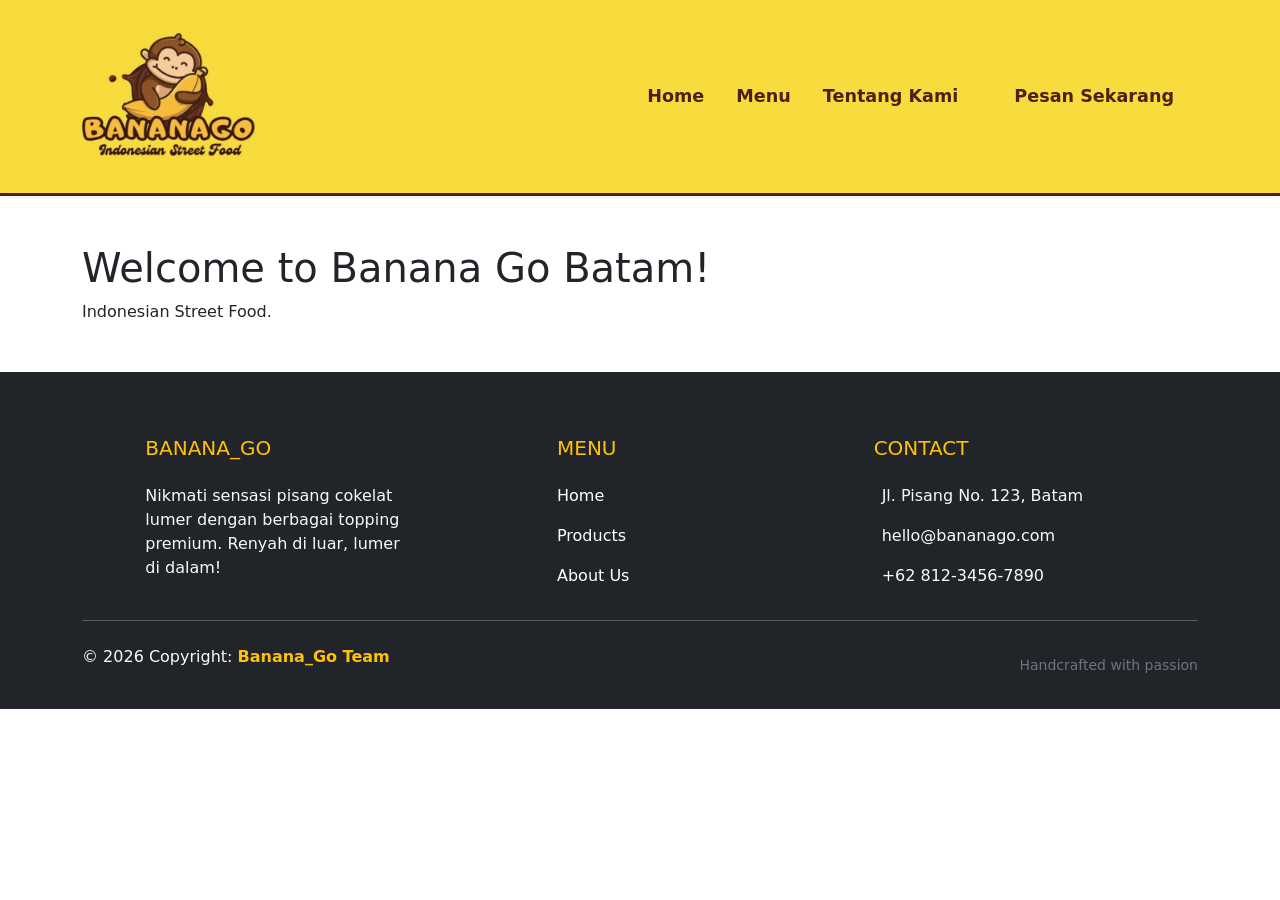
==== index.html @ 3adb047f "Commit Pertama" ====
<!DOCTYPE html>
<html lang="id">
<head>
    <meta charset="UTF-8">
    <meta name="viewport" content="width=device-width, initial-scale=1.0">
    <title>Banana_Go - Pisang Cokelat Lumer</title>
    <link href="https://cdn.jsdelivr.net/npm/bootstrap@5.3.0/dist/css/bootstrap.min.css" rel="stylesheet">
    <link rel="stylesheet" href="assets/css/style.css">
</head>
<body>

    <div id="navbar-placeholder"></div>

    <main class="container my-5">
        <h1>Welcome to Banana Go Batam!</h1>
        <p>Indonesian Street Food.</p>
    </main>

    <div id="footer-placeholder"></div>

    <script src="https://cdn.jsdelivr.net/npm/bootstrap@5.3.0/dist/js/bootstrap.bundle.min.js"></script>
    <script src="assets/js/main.js"></script>
</body>
</html>
---- assets/css/style.css ----
:root {
    --bg-primary: #f8dc3d;
    --text-secondary: #4c2013;
    --accent-third: #f7cb9e;
}

/* Navbar Custom */
.navbar-bananago {
    background-color: var(--bg-primary);
    border-bottom: 3px solid var(--text-secondary); /* Border sedikit lebih tebal */
    padding-top: 1.5rem;    /* Membuat navbar lebih tinggi */
    padding-bottom: 1.5rem;
    transition: all 0.3s ease;
}

/* Logo yang diperbesar */
.navbar-logo {
    height: 135px; /* Ukuran sebelumnya 40px, sekarang 80px */
    width: auto;
    object-fit: contain;
}

.navbar-bananago .nav-link {
    color: var(--text-secondary) !important;
    font-weight: 700;
    font-size: 1.1rem; /* Sedikit lebih besar agar seimbang dengan navbar tinggi */
}

/* Hover effect */
.navbar-bananago .nav-link:hover {
    color: #000 !important;
    background-color: var(--accent-third);
    border-radius: 8px;
}
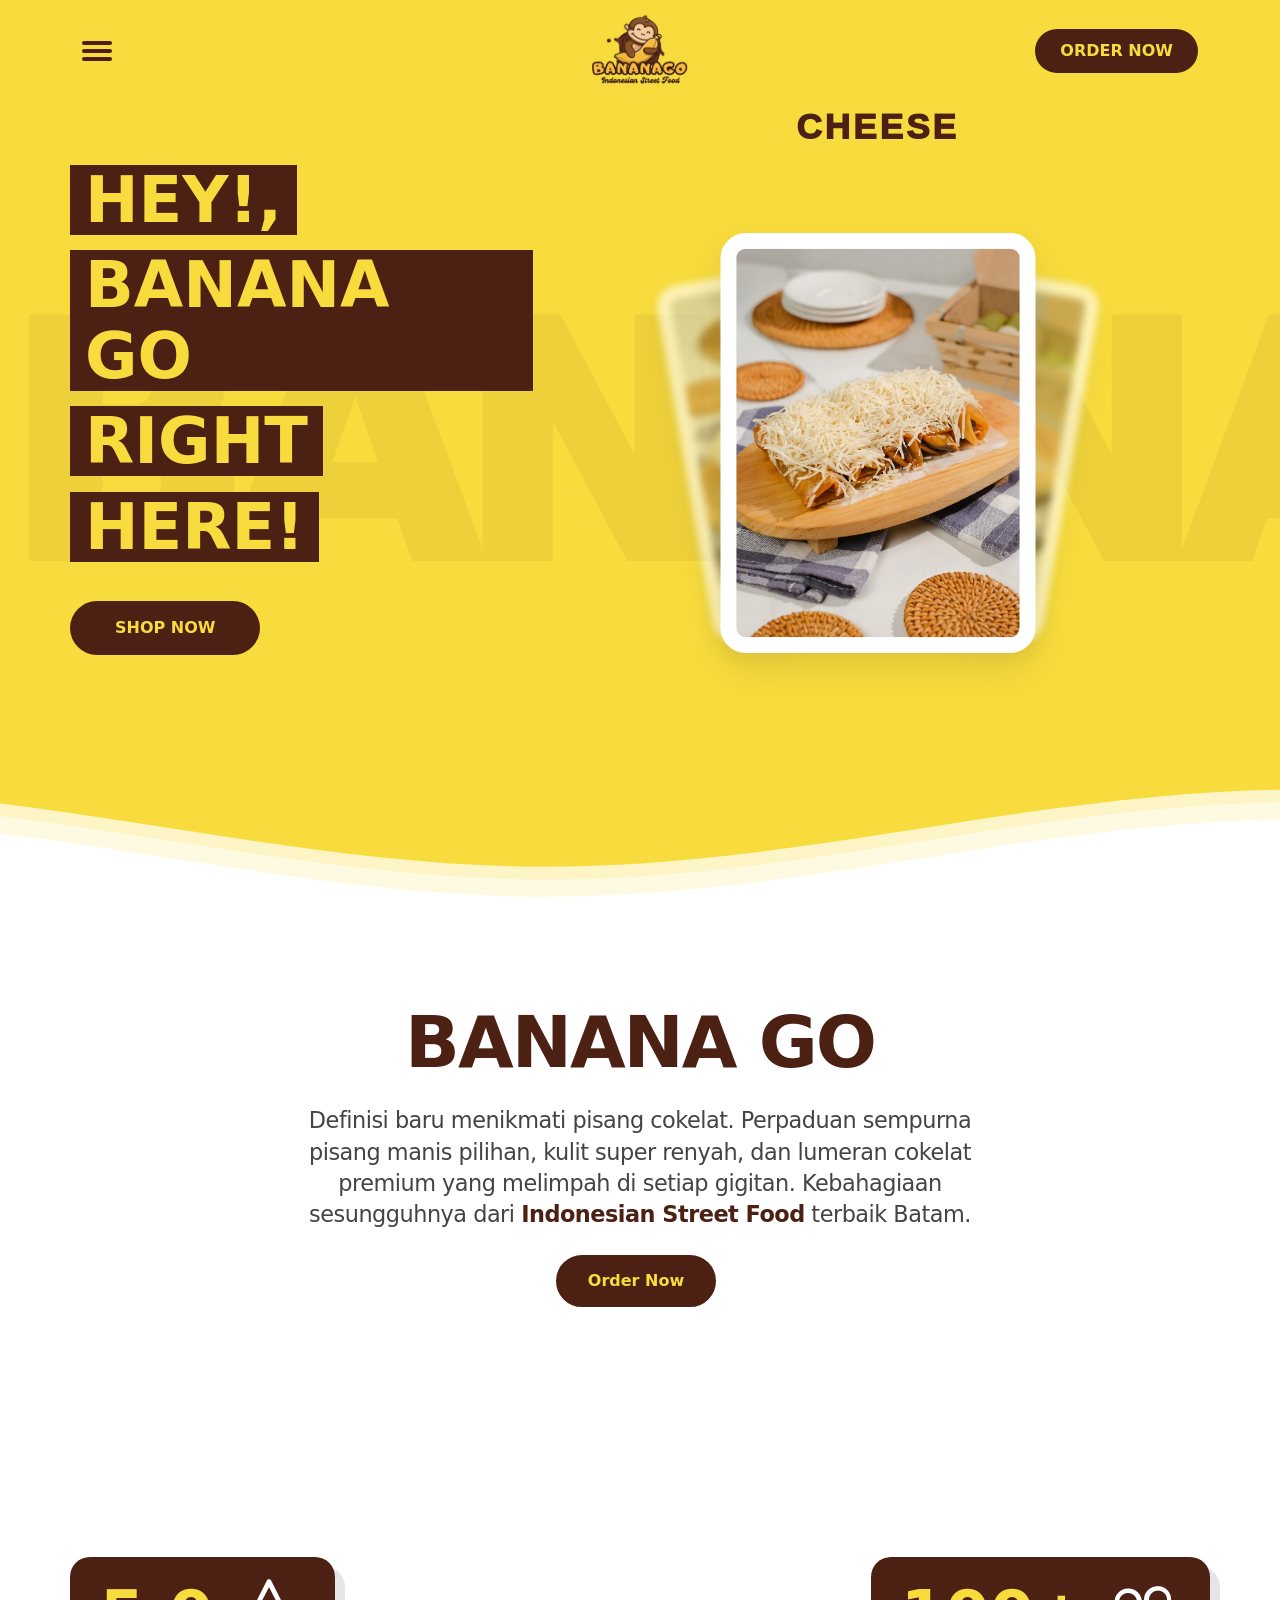
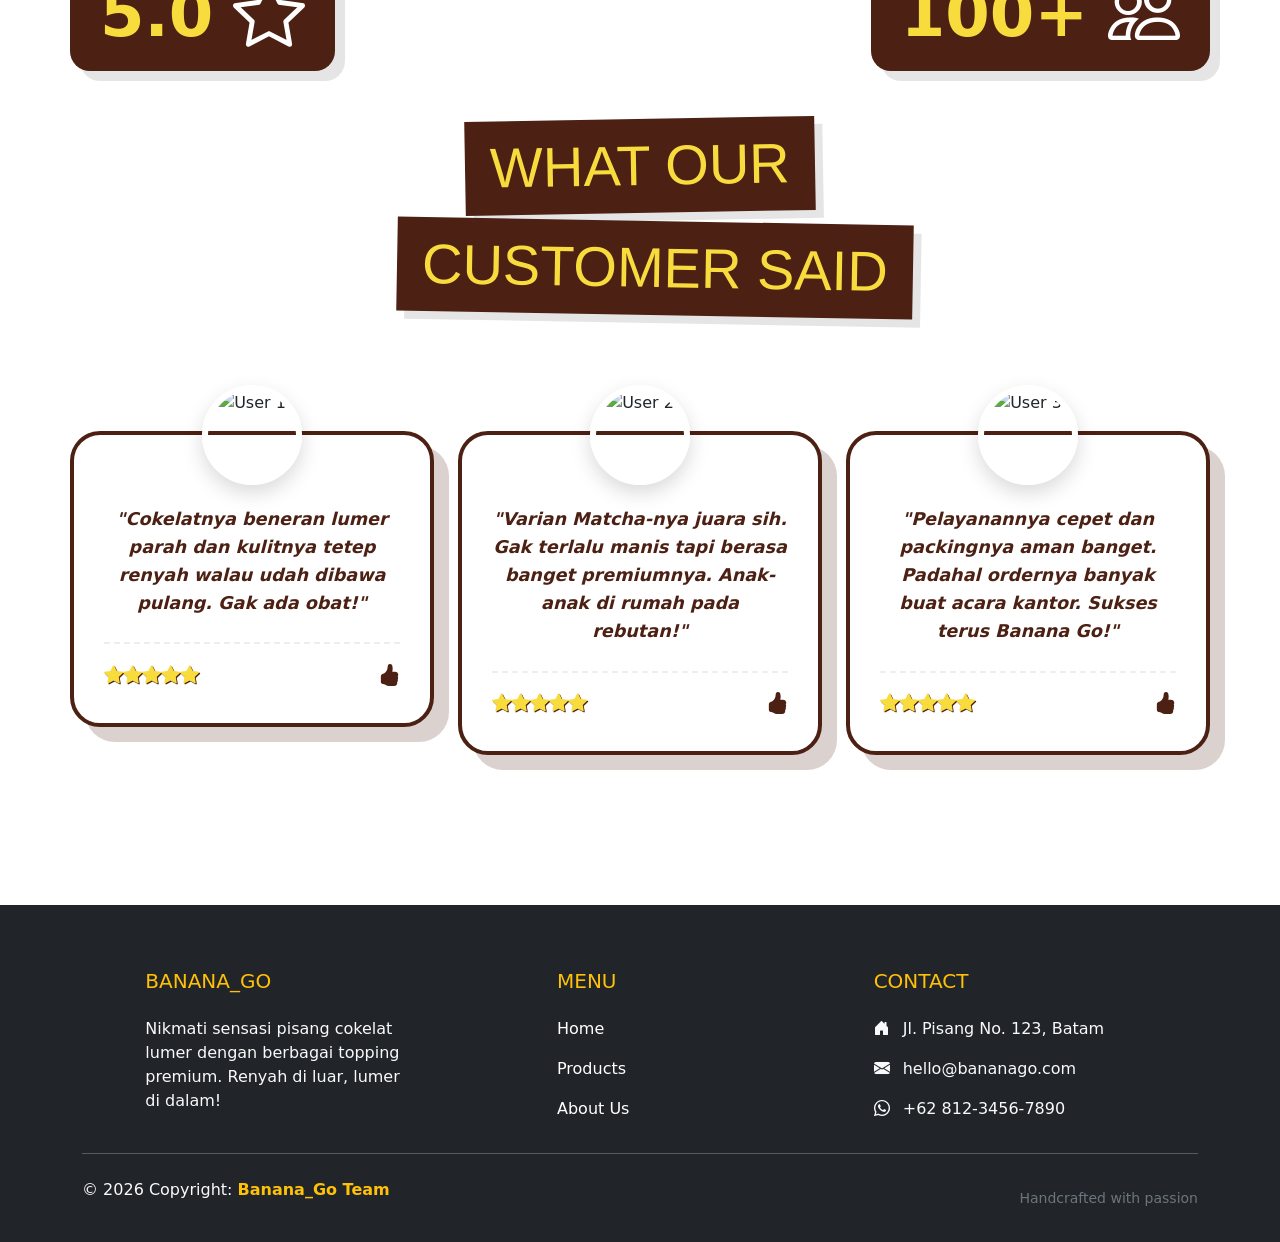
==== commit 1aa87bb5: "Penambahan pada Home dan Navbar" ====
--- a/index.html
+++ b/index.html
@@ -1,24 +1,194 @@
-<!DOCTYPE html>
+<!doctype html>
 <html lang="id">
-<head>
-    <meta charset="UTF-8">
-    <meta name="viewport" content="width=device-width, initial-scale=1.0">
+  <head>
+    <meta charset="UTF-8" />
+    <meta name="viewport" content="width=device-width, initial-scale=1.0" />
     <title>Banana_Go - Pisang Cokelat Lumer</title>
-    <link href="https://cdn.jsdelivr.net/npm/bootstrap@5.3.0/dist/css/bootstrap.min.css" rel="stylesheet">
-    <link rel="stylesheet" href="assets/css/style.css">
-</head>
-<body>
-
+    <link
+      href="https://cdn.jsdelivr.net/npm/bootstrap@5.3.0/dist/css/bootstrap.min.css"
+      rel="stylesheet"
+    />
+    <link rel="stylesheet" href="assets/css/style.css" />
+    <link rel="stylesheet" href="assets/css/home.css" />
+    <link rel="stylesheet" href="https://cdn.jsdelivr.net/npm/bootstrap-icons@1.11.1/font/bootstrap-icons.css">
+    <link rel="stylesheet" href="https://cdn.jsdelivr.net/npm/bootstrap-icons@1.11.3/font/bootstrap-icons.min.css">
+  </head>
+  <body>
     <div id="navbar-placeholder"></div>
 
-    <main class="container my-5">
-        <h1>Welcome to Banana Go Batam!</h1>
-        <p>Indonesian Street Food.</p>
-    </main>
+    <section class="hero-section">
+        <div class="hero-bg-text">BANANAGO</div>
+
+        <div class="container position-relative" style="z-index: 2;">
+            <div class="row align-items-center min-vh-80">
+                
+                <div class="col-lg-5 hero-text-content">
+                    <div class="stagger-wrapper">
+                        <div class="stagger-line"><span>HEY!,</span></div>
+                        <div class="stagger-line"><span>BANANA GO</span></div>
+                        <div class="stagger-line"><span>RIGHT</span></div>
+                        <div class="stagger-line"><span>HERE!</span></div>
+                    </div>
+                    <div class="btn-entrance mt-4">
+                        <a href="#order" class="btn-piscok-lg">Shop Now</a>
+                    </div>
+                </div>
+
+                <div class="col-lg-7">
+                    <div class="product-title-wrapper text-center mb-3">
+                        <h3 id="activeProductTitle" class="active-product-title">Cheese</h3>
+                    </div>
+
+                    <div class="modern-stack-container" id="productPreviewStack">
+                        <div class="floating-card" data-index="0"><img src="assets/img/home/cheese.webp"></div>
+                        <div class="floating-card" data-index="1"><img src="assets/img/home/white_glaze.webp"></div>
+                        <div class="floating-card" data-index="2"><img src="assets/img/home/matcha.webp"></div>
+                        <div class="floating-card" data-index="3"><img src="assets/img/home/chocolate.webp"></div>
+                        <div class="floating-card" data-index="4"><img src="assets/img/home/mix.webp"></div>
+
+                        <div class="stack-pagination">
+                            <button class="btn-page active" data-index="0">1</button>
+                            <button class="btn-page" data-index="1">2</button>
+                            <button class="btn-page" data-index="2">3</button>
+                            <button class="btn-page" data-index="3">4</button>
+                            <button class="btn-page" data-index="4">5</button>
+                        </div>
+                    </div>
+                </div>
+            </div>
+        </div>
+
+        <div class="hero-wave">
+            <svg class="waves" xmlns="http://www.w3.org/2000/svg" xmlns:xlink="http://www.w3.org/1999/xlink"
+            viewBox="0 24 150 28" preserveAspectRatio="none" shape-rendering="auto">
+                <defs>
+                    <path id="gentle-wave" d="M-160 44c30 0 58-18 88-18s 58 18 88 18 58-18 88-18 58 18 88 18 v44h-352z" />
+                </defs>
+                <g class="parallax">
+                    <use xlink:href="#gentle-wave" x="48" y="0" fill="rgba(255,255,255,0.7)" />
+                    <use xlink:href="#gentle-wave" x="48" y="3" fill="rgba(255,255,255,0.5)" />
+                    <use xlink:href="#gentle-wave" x="48" y="7" fill="#fff" />
+                </g>
+            </svg>
+        </div>
+    </section>
+
+    <section id="about-banana" class="about-section">
+        <div class="container">
+            <div class="row justify-content-center text-center">
+                <div class="col-lg-8">
+                    <h2 class="brand-heading">Banana Go</h2>
+                    
+                    <p class="brand-description-marketing">
+                        Definisi baru menikmati pisang cokelat. Perpaduan sempurna pisang manis pilihan, 
+                        kulit super renyah, dan lumeran cokelat premium yang melimpah di setiap gigitan. 
+                        Kebahagiaan sesungguhnya dari <span class="highlight">Indonesian Street Food</span> terbaik Batam.
+                    </p>
+
+                    <div class="mt-4">
+                        <a href="../order.html" class="btn-piscok-md me-2">Order Now</a>
+                    </div>
+                </div>
+            </div>
+        </div>
+    </section>
+
+    <section id="testimonials" class="testimonials-section">
+        <div class="testi-wave-top">
+            <svg xmlns="http://www.w3.org/2000/svg" viewBox="0 0 1440 320" preserveAspectRatio="none">
+                <path fill="#ffffff" d="M0,96L48,112C96,128,192,160,288,160C384,160,480,128,576,122.7C672,117,768,139,864,154.7C960,171,1056,181,1152,165.3C1248,149,1344,107,1392,85.3L1440,64L1440,0L1392,0C1344,0,1248,0,1152,0C1056,0,960,0,864,0C768,0,672,0,576,0C480,0,384,0,288,0C192,0,96,0,48,0L0,0Z"></path>
+            </svg>
+        </div>
+
+        <div class="container testi-container">
+            <div class="row justify-content-center mb-5 g-3">
+                <div class="col-12 col-md-6 d-flex justify-content-center justify-content-md-start">
+                    <div class="stat-block-wrapper">
+                        <div class="stat-content">
+                            <span class="stat-number">5.0</span>
+                            <i class="bi bi-star stat-icon-big"></i>
+                        </div>
+                    </div>
+                </div>
+                <div class="col-12 col-md-6 d-flex justify-content-center justify-content-md-end">
+                    <div class="stat-block-wrapper">
+                        <div class="stat-content">
+                            <span class="stat-number">100+</span>
+                            <i class="bi bi-people stat-icon-big"></i>
+                        </div>
+                    </div>
+                </div>
+            </div>
+
+            <div class="text-center mb-5 d-flex flex-column align-items-center">
+                <div class="testi-block-title">WHAT OUR</div>
+                <div class="testi-block-title">CUSTOMER SAID</div>
+            </div>
+
+            <div class="row g-4 justify-content-center">
+                <div class="col-lg-4 col-md-6">
+                    <div class="testi-card">
+                        <div class="pp-sticker">
+                            <img src="assets/img/home/pp1.webp" alt="User 1">
+                        </div>
+                        <div class="testi-content">
+                            <p>"Cokelatnya beneran lumer parah dan kulitnya tetep renyah walau udah dibawa pulang. Gak ada obat!"</p>
+                        </div>
+                        <div class="testi-footer">
+                            <div class="stars-gold">
+                                <i class="bi bi-star-fill"></i><i class="bi bi-star-fill"></i><i class="bi bi-star-fill"></i><i class="bi bi-star-fill"></i><i class="bi bi-star-fill"></i>
+                            </div>
+                            <div class="thumbs-icon"><i class="bi bi-hand-thumbs-up-fill"></i></div>
+                        </div>
+                    </div>
+                </div>
+
+                <div class="col-lg-4 col-md-6">
+                    <div class="testi-card">
+                        <div class="pp-sticker">
+                            <img src="assets/img/home/pp1.webp" alt="User 2">
+                        </div>
+                        <div class="testi-content">
+                            <p>"Varian Matcha-nya juara sih. Gak terlalu manis tapi berasa banget premiumnya. Anak-anak di rumah pada rebutan!"</p>
+                        </div>
+                        <div class="testi-footer">
+                            <div class="stars-gold">
+                                <i class="bi bi-star-fill"></i><i class="bi bi-star-fill"></i><i class="bi bi-star-fill"></i><i class="bi bi-star-fill"></i><i class="bi bi-star-fill"></i>
+                            </div>
+                            <div class="thumbs-icon"><i class="bi bi-hand-thumbs-up-fill"></i></div>
+                        </div>
+                    </div>
+                </div>
+
+                <div class="col-lg-4 col-md-6">
+                    <div class="testi-card">
+                        <div class="pp-sticker">
+                            <img src="assets/img/home/pp1.webp" alt="User 3">
+                        </div>
+                        <div class="testi-content">
+                            <p>"Pelayanannya cepet dan packingnya aman banget. Padahal ordernya banyak buat acara kantor. Sukses terus Banana Go!"</p>
+                        </div>
+                        <div class="testi-footer">
+                            <div class="stars-gold">
+                                <i class="bi bi-star-fill"></i><i class="bi bi-star-fill"></i><i class="bi bi-star-fill"></i><i class="bi bi-star-fill"></i><i class="bi bi-star-fill"></i>
+                            </div>
+                            <div class="thumbs-icon"><i class="bi bi-hand-thumbs-up-fill"></i></div>
+                        </div>
+                    </div>
+                </div>
+            </div>
+        </div>
+
+        <div class="testi-wave-bottom">
+            <svg xmlns="http://www.w3.org/2000/svg" viewBox="0 0 1440 320" preserveAspectRatio="none">
+                <path fill="#ffffff" d="M0,96L48,112C96,128,192,160,288,160C384,160,480,128,576,122.7C672,117,768,139,864,154.7C960,171,1056,181,1152,165.3C1248,149,1344,107,1392,85.3L1440,64L1440,320L1392,320C1344,320,1248,320,1152,320C1056,320,960,320,864,320C768,320,672,320,576,320C480,320,384,320,288,320C192,320,96,320,48,320L0,320Z"></path>
+            </svg>
+        </div>
+    </section>
 
     <div id="footer-placeholder"></div>
 
     <script src="https://cdn.jsdelivr.net/npm/bootstrap@5.3.0/dist/js/bootstrap.bundle.min.js"></script>
     <script src="assets/js/main.js"></script>
-</body>
-</html>+  </body>
+</html>
--- a/assets/css/style.css
+++ b/assets/css/style.css
@@ -1,34 +1,123 @@
 :root {
-    --bg-primary: #f8dc3d;
-    --text-secondary: #4c2013;
-    --accent-third: #f7cb9e;
+  --bg-primary: #f8dc3d;
+  --text-secondary: #4c2013;
+  --accent-third: #f7cb9e;
 }
 
-/* Navbar Custom */
+@font-face {
+    font-family: 'Super Kidpop';
+    src: url('../fonts/SuperKidpop.ttf') format('truetype');
+    font-weight: normal;
+    font-style: normal;
+    font-display: swap;
+}
+
+/* NAVBAR SECTIONNNN */
 .navbar-bananago {
+    position: absolute; /* Biar dia melayang di atas Hero Section blay */
+    top: 0;
+    left: 0;
+    width: 100%;
+    z-index: 1000;
+    padding: 0.5rem 0;
     background-color: var(--bg-primary);
-    border-bottom: 3px solid var(--text-secondary); /* Border sedikit lebih tebal */
-    padding-top: 1.5rem;    /* Membuat navbar lebih tinggi */
-    padding-bottom: 1.5rem;
     transition: all 0.3s ease;
 }
 
-/* Logo yang diperbesar */
-.navbar-logo {
-    height: 135px; /* Ukuran sebelumnya 40px, sekarang 80px */
-    width: auto;
-    object-fit: contain;
+/* --- State Pas Lagi Nge-Slide Down (Sticky) blay --- */
+.navbar-bananago.is-sticky {
+    position: fixed !important;
+    top: 0;
+    left: 0;
+    background-color: var(--bg-primary); 
+    box-shadow: 0 4px 15px rgba(76, 32, 19, 0.15);
+    padding: 0.2rem 0; /* Lebih ramping pas melayang blay */
+    
+    /* ANIMASI UTAMA blay */
+    animation: navbarSlideDown 0.5s cubic-bezier(0.4, 0, 0.2, 1) forwards;
 }
 
-.navbar-bananago .nav-link {
-    color: var(--text-secondary) !important;
-    font-weight: 700;
-    font-size: 1.1rem; /* Sedikit lebih besar agar seimbang dengan navbar tinggi */
+/* Logo dikecilkan dikit pas sticky biar makin elegan blay */
+.navbar-bananago.is-sticky .navbar-logo {
+    height: 55px; 
 }
 
-/* Hover effect */
-.navbar-bananago .nav-link:hover {
-    color: #000 !important;
-    background-color: var(--accent-third);
-    border-radius: 8px;
+/* Keyframes: Gerakan jatuh dari atas blay */
+@keyframes navbarSlideDown {
+    from {
+        transform: translateY(-100%);
+    }
+    to {
+        transform: translateY(0);
+    }
+}
+
+.navbar-logo {
+    height: 75px; /* Dikecilkan sedikit agar proporsional */
+}
+
+/* Membagi Navbar jadi 3 Kolom Seimbang */
+.nav-col-left, .nav-col-right {
+    flex: 1;
+    display: flex;
+    align-items: center;
+}
+
+.nav-col-right {
+    justify-content: flex-end;
+}
+
+.nav-col-center {
+    flex: 0; 
+    display: flex;
+    justify-content: center;
+    align-items: center;
+}
+
+/* Burger Icon Custom */
+.burger-icon {
+    width: 30px;
+    height: 20px;
+    display: flex;
+    flex-direction: column;
+    justify-content: space-between;
+}
+
+.burger-icon span {
+    display: block;
+    height: 4px;
+    width: 100%;
+    background-color: var(--text-secondary); /* Warna cokelat #4c2013 */
+    border-radius: 10px;
+}
+
+/* Menu di dalam Offcanvas */
+.nav-link-menu {
+    font-size: 2.5rem;
+    font-weight: 900;
+    color: var(--text-secondary);
+    text-decoration: none;
+    text-transform: uppercase;
+    transition: color 0.3s ease;
+}
+
+.nav-link-menu:hover {
+    color: #fff; /* Kontras saat di-hover */
+}
+
+/* Button Order Now Pojok Kanan */
+.btn-nav-order {
+    background-color: var(--text-secondary);
+    color: var(--bg-primary) !important;
+    padding: 10px 25px;
+    border-radius: 50px;
+    font-weight: 800;
+    text-decoration: none;
+    text-transform: uppercase;
+    transition: all 0.3s ease;
+}
+
+.btn-nav-order:hover {
+    background-color: #000;
+    transform: scale(1.05);
 }
--- a/assets/css/home.css
+++ b/assets/css/home.css
@@ -0,0 +1,767 @@
+/* LANDING PAGE DEPANNN */
+.hero-section {
+    position: relative; /* Wajib blay */
+    min-height: 100vh;
+    display: flex;
+    align-items: flex-start; 
+    /* Kasih padding top agar tidak nabrak navbar, sesuaikan angkanya (misal 120px) */
+    padding-top: 50px;
+    background-color: var(--bg-primary); /* Si kuning */
+    overflow: hidden; /* Biar wave yang keluar dikit gak bikin scrollbar */
+    padding-bottom: 0 !important;
+    margin-bottom: 0 !important;
+}
+
+.hero-wave {
+    position: absolute;
+    bottom: -1px;
+    left: 0;
+    width: 100%;
+    overflow: hidden;
+    line-height: 0;
+    z-index: 10;
+}
+
+.hero-wave svg {
+    position: relative;
+    display: block;
+    width: calc(100% + 1.3px);
+    height: 120px;
+}
+
+.hero-wave .shape-fill {
+    /* Samakan dengan warna background pattern pisang kamu */
+    fill: #fde88a; 
+}
+
+.waves {
+    position: relative;
+    width: 100%;
+    height: 100px; /* Tinggi gelombang */
+    min-height: 80px;
+    max-height: 150px;
+}
+
+/* Penjadwalan Gerak Parallax */
+.parallax > use {
+    animation: move-forever 25s cubic-bezier(.55,.5,.45,.5) infinite;
+}
+
+/* Gelombang 1: Paling lambat (belakang) */
+.parallax > use:nth-child(1) {
+    animation-delay: -2s;
+    animation-duration: 7s;
+}
+
+/* Gelombang 2: Sedang */
+.parallax > use:nth-child(2) {
+    animation-delay: -3s;
+    animation-duration: 10s;
+}
+
+/* Gelombang 3: Paling cepat (solid white) */
+.parallax > use:nth-child(3) {
+    animation-delay: -4s;
+    animation-duration: 13s;
+}
+
+/* Keyframes Gerakan Horizontal */
+@keyframes move-forever {
+    0% {
+        transform: translate3d(-90px, 0, 0);
+    }
+    100% {
+        transform: translate3d(85px, 0, 0);
+    }
+}
+
+/* Responsive: Kecilkan tinggi gelombang di HP */
+@media (max-width: 768px) {
+    .waves {
+        height: 40px;
+        min-height: 40px;
+    }
+}
+
+/* --- Fix Text Alignment --- */
+.hero-text-content {
+    /* Pastikan teks sejajar container */
+    padding-left: 0; 
+}
+
+.min-vh-80 {
+    min-height: 80vh !important;
+}
+
+/* --- LAYER 1: BG TEXT (Nempel Tembok) --- */
+.hero-bg-text {
+    position: absolute;
+    top: 50%; left: 50%;
+    transform: translate(-50%, -50%);
+    width: 100vw;
+    font-size: 25vw;
+    font-weight: 950;
+    color: var(--text-secondary); /* #4c2013 (Cokelat) */
+    opacity: 0.05;
+    white-space: nowrap;
+    z-index: 0;
+    letter-spacing: -1.5vw;
+    text-align: center;
+    pointer-events: none;
+}
+
+.hero-text-container {
+  position: relative;
+  z-index: 2;
+}
+
+.hero-title {
+  color: var(--text-secondary);
+  line-height: 0.9;
+}
+
+.hero-subtitle {
+  color: var(--text-secondary);
+  font-weight: 700;
+  letter-spacing: 2px;
+  font-size: 1.2rem;
+}
+
+
+/* BAGIAN CARD PRODUK */
+.modern-stack-container {
+    position: relative;
+    width: 100%;
+    height: 550px;
+    display: flex;
+    justify-content: center;
+    align-items: center;
+    overflow: visible;
+}
+
+.product-title-wrapper {
+    height: 50px; /* Jaga ruang agar konten di bawah tidak goyang */
+    display: flex;
+    justify-content: center;
+    align-items: center;
+}
+
+.active-product-title {
+    color: var(--text-secondary); /* #4c2013 */
+    font-size: 2.2rem;
+    font-weight: 950;
+    text-transform: uppercase;
+    letter-spacing: 3px;
+    margin: 0;
+    transition: opacity 0.3s ease, transform 0.3s ease;
+    opacity: 1;
+    font-family: 'Super Kidpop', sans-serif;
+}
+
+/* State saat sedang fade (transisi) */
+.title-fade {
+    opacity: 0;
+    transform: translateY(-10px);
+}
+
+.floating-card {
+    position: absolute;
+    width: 300px;
+    aspect-ratio: 3/4;
+    border-radius: 24px;
+    background: white; /* Base untuk border putih blay */
+    border: 15px solid white; /* Border putih tebal sesuai mau lu blay */
+    overflow: hidden;
+    transition: all 0.6s cubic-bezier(0.4, 0, 0.2, 1);
+    cursor: pointer;
+    opacity: 0;
+    z-index: 1;
+    box-shadow: 0 15px 35px rgba(0,0,0,0.1);
+}
+
+.floating-card img {
+    width: 100%;
+    height: 100%;
+    object-fit: cover;
+}
+
+/* --- STATE: CENTER (Utama) --- */
+.floating-card.active-center {
+    opacity: 1;
+    z-index: 10;
+    transform: translate(0, 0) scale(1.05) rotate(0deg);
+    pointer-events: auto;
+    filter: blur(0);
+}
+
+/* --- STATE: LEFT & RIGHT (Numpuk/Ngintip) --- */
+.floating-card.active-left {
+    opacity: 0.6;
+    z-index: 5;
+    transform: translate(-60px, 0) scale(0.9) rotate(-10deg); /* Lebih lebar dikit blay */
+    filter: blur(4px);
+}
+
+.floating-card.active-right {
+    opacity: 0.6;
+    z-index: 5;
+    transform: translate(60px, 0) scale(0.9) rotate(10deg);
+    filter: blur(4px);
+}
+
+/* --- HOVER: MEKAR LURUS blay --- */
+.modern-stack-container:hover .floating-card.active-center {
+    transform: translate(0, -30px) scale(1.1);
+}
+
+.modern-stack-container:hover .floating-card.active-left {
+    opacity: 0.4;
+    /* Setengah transparan & setengah blur blay */
+    transform: translate(-250px, 0) scale(0.85) rotate(0deg);
+    filter: blur(8px);
+}
+
+.modern-stack-container:hover .floating-card.active-right {
+    opacity: 0.4;
+    transform: translate(250px, 0) scale(0.85) rotate(0deg);
+    filter: blur(8px);
+}
+
+/* Keyframe Animasi Kocok (Shuffle) */
+@keyframes cardShuffle {
+    0% { transform: translate(0, 0) scale(1.05); }
+    50% { transform: translate(150px, -50px) scale(0.8) rotate(15deg); z-index: 1; }
+    100% { transform: translate(0, 0) scale(1.05); z-index: 10; }
+}
+
+.shuffle-anim {
+    animation: cardShuffle 0.5s ease-in-out;
+}
+
+.stack-pagination {
+    position: absolute;
+    bottom: -40px; /* Jarak di bawah foto */
+    left: 50%;
+    transform: translateX(-50%) translateY(10px);
+    display: flex;
+    gap: 12px;
+    padding: 8px 20px;
+    background: rgba(255, 255, 255, 0.4); /* Glassmorphism */
+    backdrop-filter: blur(10px);
+    border-radius: 50px;
+    opacity: 0;
+    visibility: hidden;
+    transition: all 0.4s cubic-bezier(0.4, 0, 0.2, 1);
+    z-index: 20;
+}
+
+/* Trigger Muncul saat Hover blay */
+.modern-stack-container:hover .stack-pagination {
+    opacity: 1;
+    visibility: visible;
+    transform: translateX(-50%) translateY(0);
+}
+
+.btn-page {
+    width: 35px;
+    height: 35px;
+    border: none;
+    background: transparent;
+    color: var(--text-secondary); /* #4c2013 */
+    font-weight: 800;
+    font-size: 0.9rem;
+    border-radius: 50%;
+    cursor: pointer;
+    display: flex;
+    align-items: center;
+    justify-content: center;
+    transition: all 0.3s ease;
+}
+
+.btn-page:hover {
+    background: rgba(76, 32, 19, 0.1);
+}
+
+/* Warna Aktif Kuning blay */
+.btn-page.active {
+    background-color: var(--bg-primary); /* #f8dc3d */
+    color: var(--text-secondary);
+    box-shadow: 0 4px 10px rgba(0,0,0,0.1);
+    transform: scale(1.1);
+}
+
+
+
+
+/* BUTTON DEPAN */
+.btn-piscok-lg {
+    background-color: var(--text-secondary);
+    color: var(--bg-primary) !important;
+    padding: 15px 45px;
+    border-radius: 50px;
+    font-weight: 800;
+    text-transform: uppercase;
+    text-decoration: none;
+    display: inline-block;
+    border: none;
+    margin-top: 10px;
+    
+    /* Animasi Masuk */
+    opacity: 0;
+    transform: translateY(30px);
+    animation: btnReveal 0.8s ease forwards;
+    animation-delay: 1.8s; /* Muncul setelah teks selesai animasi */
+    transition: all 0.3s ease;
+}
+
+@keyframes btnReveal {
+    to {
+        opacity: 1;
+        transform: translateY(0);
+    }
+}
+
+.btn-piscok-lg:hover {
+    background-color: #000;
+    transform: scale(1.05) translateY(-5px);
+    box-shadow: 0 15px 30px rgba(76, 32, 19, 0.3);
+}
+
+
+
+
+/* ANIMASI TEXT DEPAN */
+.stagger-wrapper {
+  display: flex;
+  flex-direction: column;
+  gap: 10px;
+  align-items: flex-start;
+  animation: heroSlideUp 0.8s ease-out forwards;
+}
+
+.stagger-line {
+    width: fit-content; /* Biar kotak cokelatnya pas seukuran teks */
+    position: relative;
+    font-size: 4rem;
+    font-weight: 900;
+    line-height: 1.1;
+    color: var(--bg-primary);
+    overflow: hidden;
+    margin-bottom: 5px;
+}
+
+.stagger-line span {
+  position: relative;
+  z-index: 2;
+  display: block;
+  opacity: 0;
+  padding: 0 15px;
+  animation: textReveal 0.1s linear forwards;
+}
+
+.stagger-line::after {
+    content: '';
+    position: absolute;
+    top: 0; left: 0; width: 100%; height: 100%;
+    background-color: var(--text-secondary);
+    z-index: 1;
+    transform: scaleX(0);
+    transform-origin: left;
+    animation: blockSlideRight 0.6s cubic-bezier(0.645, 0.045, 0.355, 1) forwards;
+}
+
+.stagger-line:nth-child(1)::after,
+.stagger-line:nth-child(1) span {
+  animation-delay: 0.5s;
+}
+.stagger-line:nth-child(2)::after,
+.stagger-line:nth-child(2) span {
+  animation-delay: 0.8s;
+}
+.stagger-line:nth-child(3)::after,
+.stagger-line:nth-child(3) span {
+  animation-delay: 1.1s;
+}
+.stagger-line:nth-child(4)::after,
+.stagger-line:nth-child(4) span {
+  animation-delay: 1.4s;
+}
+
+@keyframes blockSlideRight {
+  0% {
+    transform: scaleX(0);
+  }
+  100% {
+    transform: scaleX(1);
+  }
+}
+
+@keyframes textReveal {
+  to {
+    opacity: 1;
+  }
+}
+
+@media (max-width: 768px) {
+  .stagger-line {
+    font-size: 2.5rem;
+  }
+}
+
+
+
+
+/* ABOUT SECTIONNNN */
+/* --- About Section: Clean & Premium White --- */
+.about-section {
+    background-color: #FFFFFF; /* Balik ke putih blay */
+    padding: 100px 0;
+    margin-top: -1px; /* Pastikan gak ada celah kuning */
+}
+
+.brand-heading {
+    color: var(--text-secondary); /* #4c2013 */
+    font-size: 4.5rem; /* Lebih besar & bold */
+    font-weight: 900;
+    text-transform: uppercase;
+    letter-spacing: -2px; /* Letter spacing negatif bikin font terlihat lebih modern & "mahal" */
+    margin-bottom: 20px;
+}
+
+.brand-description {
+    color: #444;
+    font-size: 1.15rem;
+    /* Jarak baris kita press dari 1.8 ke 1.5 biar lebih compact & enak dibaca */
+    line-height: 1.5; 
+    font-weight: 400;
+    max-width: 800px;
+    margin: 0 auto;
+}
+
+/* Styling untuk teks yang ditekankan */
+.highlight {
+    font-weight: 700;
+    color: var(--text-secondary);
+}
+
+/* --- Pastikan Wave-nya Putih Sempurna --- */
+.hero-wave .shape-fill {
+    fill: #FFFFFF; 
+}
+
+/* Responsive */
+@media (max-width: 768px) {
+    .brand-heading { 
+        font-size: 2.8rem; 
+        letter-spacing: -1px; 
+    }
+    .brand-description { 
+        font-size: 1.05rem; 
+    }
+}
+
+.brand-description-marketing {
+    color: #444;
+    font-size: 1.4rem; 
+    line-height: 1.4;   
+    font-weight: 500;
+    max-width: 700px;
+    margin: 0 auto;
+    letter-spacing: -0.5px;
+}
+
+.btn-piscok-md {
+    background-color: var(--text-secondary);
+    color: var(--bg-primary) !important;
+    padding: 12px 30px;
+    border-radius: 50px;
+    font-weight: 700;
+    text-decoration: none;
+    display: inline-block;
+    transition: all 0.3s ease;
+    border: 2px solid var(--text-secondary);
+}
+
+.btn-piscok-md:hover {
+    background-color: #000;
+    border-color: #000;
+    transform: translateY(-3px);
+}
+
+.btn-outline-piscok-md {
+    background-color: transparent;
+    color: var(--text-secondary) !important;
+    padding: 12px 30px;
+    border-radius: 50px;
+    font-weight: 700;
+    text-decoration: none;
+    display: inline-block;
+    border: 2px solid var(--text-secondary);
+    transition: all 0.3s ease;
+}
+
+.btn-outline-piscok-md:hover {
+    background-color: var(--text-secondary);
+    color: #fff !important;
+    transform: translateY(-3px);
+}
+
+
+
+
+/* TESTIMONI SECTION */
+.testimonials-section {
+    position: relative;
+    background-image: url('../img/home/banana-bg.webp');
+    background-size: cover;
+    background-position: center;
+    background-attachment: fixed; /* Background diem blay */
+    padding: 0;
+    overflow: hidden;
+}
+
+.testi-container {
+    position: relative;
+    z-index: 5;
+    padding: 150px 0;
+}
+
+/* --- Stats Block Styling blay --- */
+.stat-block-wrapper {
+    background-color: var(--text-secondary); /* Cokelat */
+    padding: 20px 30px;
+    border-radius: 20px;
+    width: fit-content;
+    box-shadow: 10px 10px 0px rgba(0,0,0,0.1);
+}
+
+.stat-content {
+    display: flex;
+    align-items: center;
+    gap: 20px;
+}
+
+.stat-number {
+    color: var(--bg-primary); /* Kuning */
+    font-size: 4rem;
+    font-weight: 900;
+    line-height: 1;
+}
+
+.stat-icon-big {
+    color: #fff;
+    font-size: 4.5rem;
+    line-height: 1;
+}
+
+.stat-label-footer {
+    color: #fff;
+    font-weight: 800;
+    font-size: 0.9rem;
+    letter-spacing: 2px;
+    margin-top: 10px;
+    border-top: 2px dashed rgba(255,255,255,0.3);
+    padding-top: 10px;
+}
+
+/* --- Heading Block Kidpop blay --- */
+.testi-block-title {
+    font-family: 'SuperKidpop', sans-serif;
+    background-color: var(--text-secondary);
+    color: var(--bg-primary);
+    font-size: 3.5rem;
+    padding: 5px 25px;
+    width: fit-content;
+    margin-bottom: 8px;
+    text-transform: uppercase;
+    transform: rotate(-1deg);
+    box-shadow: 8px 8px 0px rgba(0,0,0,0.1);
+    font-family: 'Super Kidpop', sans-serif;
+}
+
+.testi-block-title:nth-child(2) {
+    transform: rotate(1deg);
+    margin-left: 30px;
+}
+
+/* --- Card Testimoni Compact blay --- */
+.testi-card {
+    position: relative;
+    background: #fff;
+    border: 4px solid var(--text-secondary);
+    border-radius: 30px;
+    padding: 70px 30px 30px;
+    margin-top: 60px;
+    box-shadow: 15px 15px 0px rgba(76, 32, 19, 0.2);
+    animation: floatingCard 5s ease-in-out infinite;
+    text-align: center;
+}
+
+.pp-sticker {
+    position: absolute;
+    top: -50px;
+    left: 50%;
+    transform: translateX(-50%);
+    width: 100px;
+    height: 100px;
+    border-radius: 50%;
+    border: 6px solid #fff;
+    box-shadow: 0 8px 20px rgba(0,0,0,0.15);
+    overflow: hidden;
+    z-index: 10;
+}
+
+.pp-sticker img {
+    width: 100%;
+    height: 100%;
+    object-fit: cover;
+}
+
+.testi-content p {
+    color: var(--text-secondary);
+    font-size: 1.1rem;
+    font-style: italic;
+    font-weight: 600;
+    line-height: 1.6;
+}
+
+.testi-footer {
+    display: flex;
+    justify-content: space-between;
+    align-items: center;
+    margin-top: 25px;
+    padding-top: 15px;
+    border-top: 2px dashed #eee;
+}
+
+.stars-gold {
+    color: var(--bg-primary);
+    font-size: 1.2rem;
+    /* Outline cokelat tipis biar bintang kuning pop out blay */
+    text-shadow: 1px 1px 0 var(--text-secondary);
+}
+
+.thumbs-icon {
+    color: var(--text-secondary);
+    font-size: 1.4rem;
+}
+
+/* --- Waves Fix blay --- */
+.testi-wave-top, .testi-wave-bottom {
+    position: absolute;
+    left: 0;
+    width: 100%;
+    line-height: 0;
+    z-index: 10;
+}
+
+.testi-wave-top { top: -1px; }
+.testi-wave-bottom { bottom: -1px; }
+
+.testi-wave-top svg, .testi-wave-bottom svg {
+    width: calc(100% + 1.3px);
+    height: 100px;
+}
+
+@keyframes floatingCard {
+    0%, 100% { transform: translateY(0); }
+    50% { transform: translateY(-15px); }
+}
+
+/* Mobile responsive blay */
+@media (max-width: 768px) {
+    .testi-block-title { font-size: 2rem; }
+    .testi-container { padding: 100px 0; align-items: center; }
+
+    .stat-block-wrapper {
+        width: 50%; /* Biar menuhin 50% kolomnya blay */
+        padding: 15px 10px; /* Kurangi padding biar gak sesek */
+        display: flex;
+        flex-direction: column;
+        align-items: center;
+        text-align: center;
+    }
+
+    .stat-number {
+        font-size: 2.2rem; /* Kecilin dikit di HP blay */
+    }
+
+    .stat-icon-big {
+        font-size: 2.5rem; /* Sesuaikan ukuran ikon blay */
+    }
+
+    .stat-label-footer {
+        font-size: 0.65rem; /* Kecilin teks label biar gak overflow */
+        letter-spacing: 1px;
+    }
+}
+
+
+
+/* MOBILEE */
+@media (max-width: 768px) {
+    .hero-text-content {
+        display: flex;
+        flex-direction: column;
+        align-items: center;
+        justify-content: center;
+        text-align: center;
+    }
+    .hero-section {
+        /* Ganti min-height jadi auto biar section-nya bisa melar ke bawah kalo konten penuh */
+        min-height: 100vh; 
+        height: auto; 
+        display: flex;
+        flex-direction: column;
+        align-items: center;
+        justify-content: flex-start;
+        /* Tambahin padding bottom gede biar konten gak kepentok wave di paling bawah */
+        padding-bottom: 180px !important; 
+        padding-top: 60px;
+    }
+
+    /* Rapatkan jarak "HEY!" ke tombol */
+    .stagger-wrapper {
+        margin-bottom: 10px;
+    }
+
+    /* Rapatkan jarak tombol ke Judul Produk blay */
+    .product-title-wrapper {
+        margin-top: 30px; /* Dikurangi dari 50px biar naik */
+        margin-bottom: 10px;
+    }
+    
+    .active-product-title {
+        font-size: 2.2rem; /* Kecilin dikit biar gak makan tempat */
+    }
+
+    /* Area Kartu blay */
+    .modern-stack-container {
+        height: 250px; /* Kecilin lagi tingginya blay */
+        margin-top: 40px;
+    }
+
+    .floating-card {
+        width: 180px; /* Kecilin dikit lagi biar proporsional di HP layar kecil */
+        border: 10px solid white; /* Kecilin bordernya biar gak kegedean di HP */
+    }
+
+    /* Naikin Posisi Nomor Navigasi blay */
+    .stack-pagination {
+        bottom: -30px; /* Naikin biar lebih deket ke pantat kartu */
+        padding: 5px 15px;
+    }
+
+    .btn-page {
+        width: 30px;
+        height: 30px;
+        font-size: 0.8rem;
+    }
+
+    /* Fix posisi Wave biar beneran di paling bawah section yang melar */
+    .hero-wave {
+        position: absolute;
+        bottom: 0;
+        left: 0;
+    }
+}
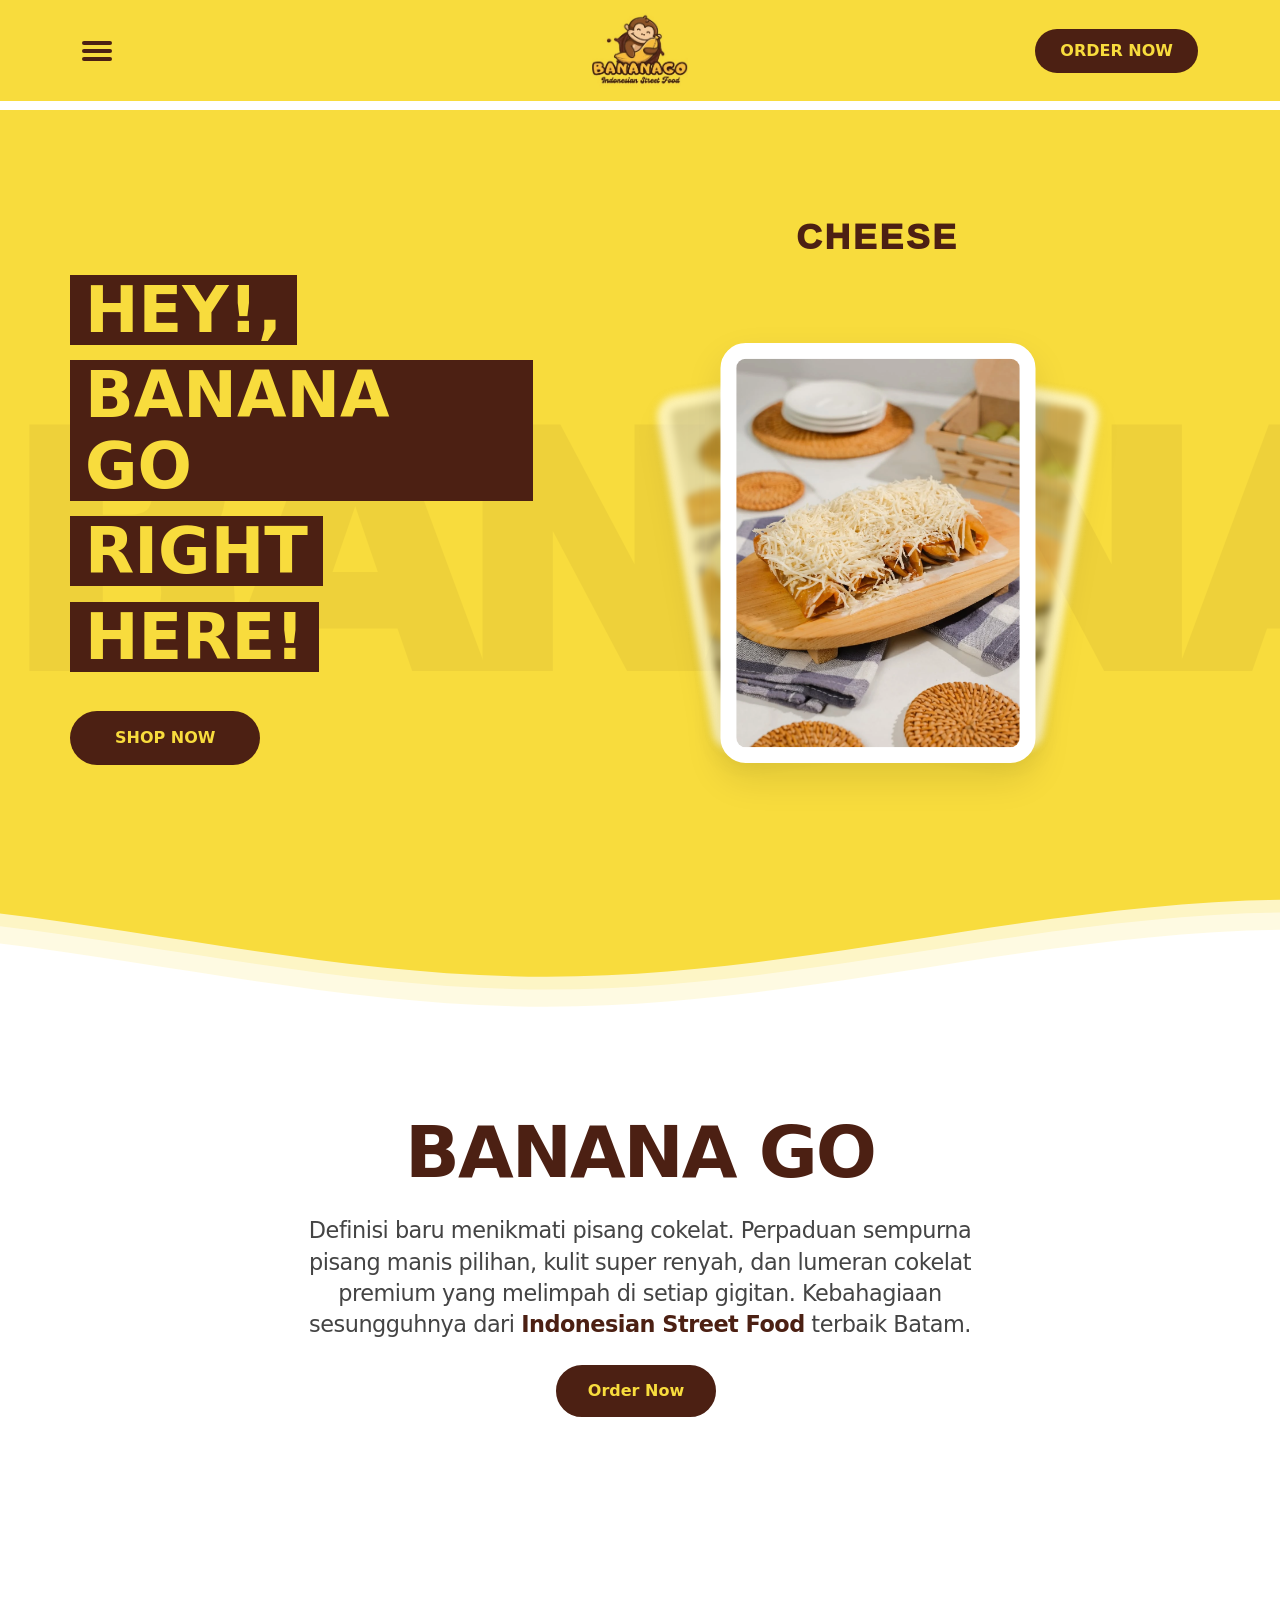
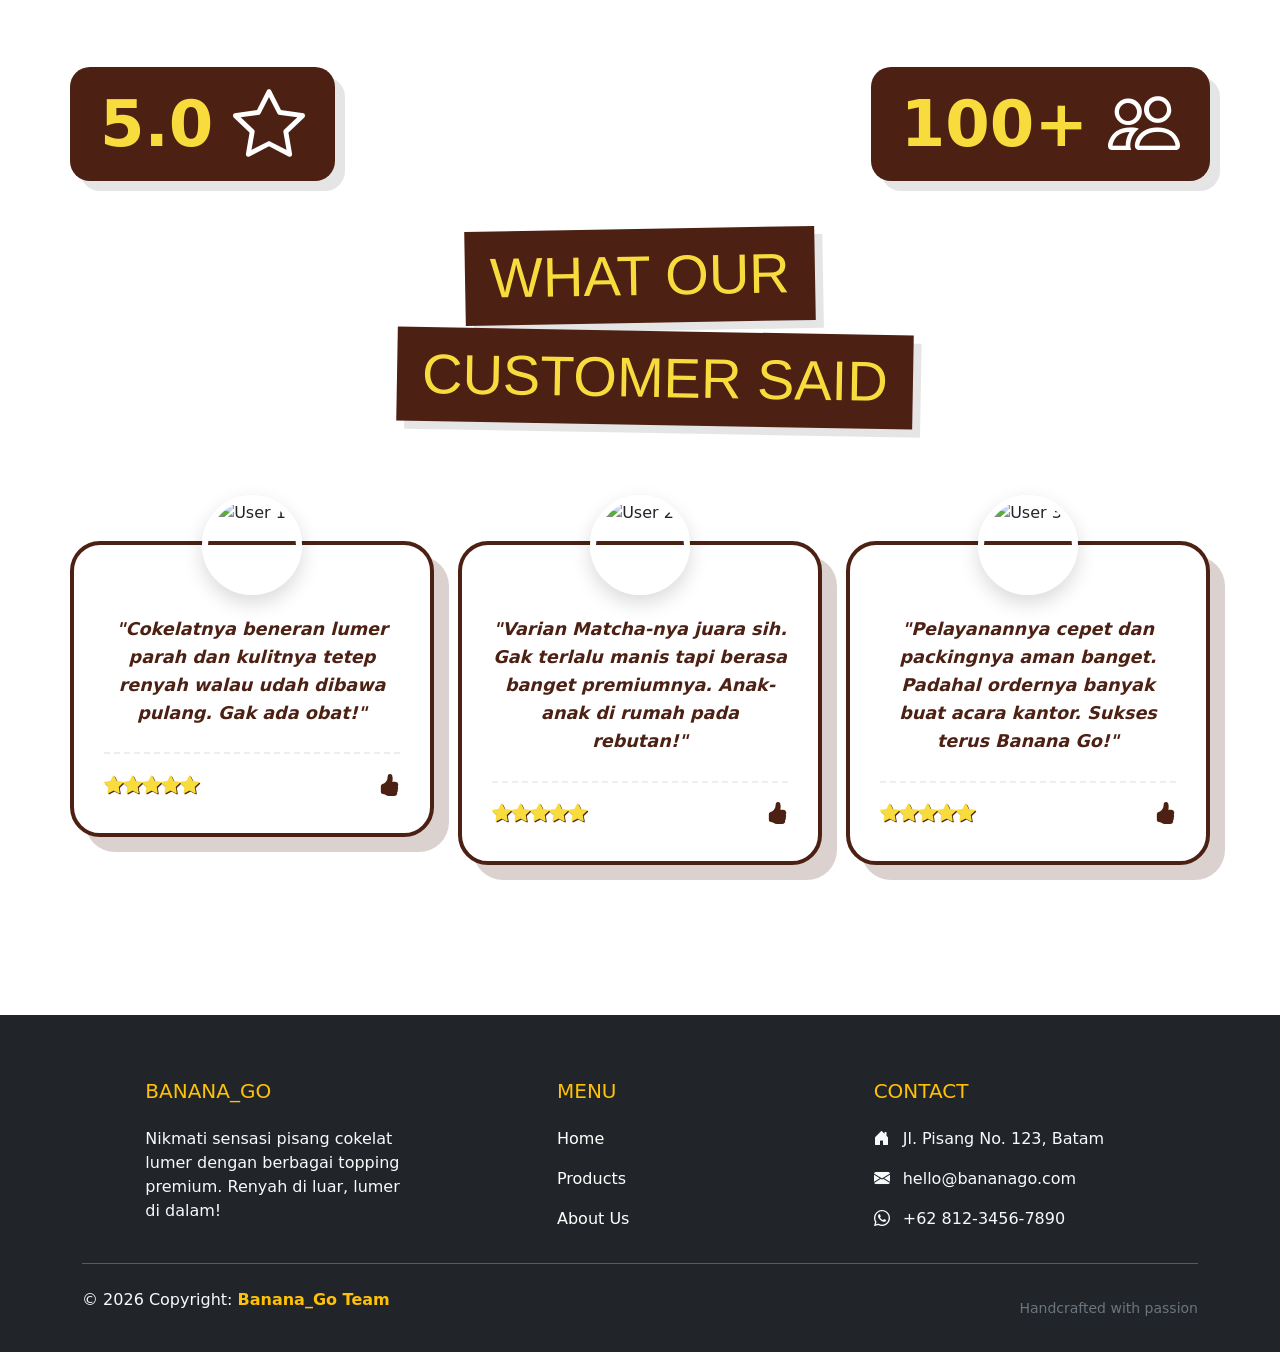
==== commit b552abc2: "Commit Kedua" ====
--- a/index.html
+++ b/index.html
@@ -86,7 +86,7 @@
                     </p>
 
                     <div class="mt-4">
-                        <a href="../order.html" class="btn-piscok-md me-2">Order Now</a>
+                        <a href="../order.php" class="btn-piscok-md me-2">Order Now</a>
                     </div>
                 </div>
             </div>
--- a/assets/css/style.css
+++ b/assets/css/style.css
@@ -87,7 +87,7 @@
     display: block;
     height: 4px;
     width: 100%;
-    background-color: var(--text-secondary); /* Warna cokelat #4c2013 */
+    background-color: var(--text-secondary);
     border-radius: 10px;
 }
 
@@ -102,7 +102,7 @@
 }
 
 .nav-link-menu:hover {
-    color: #fff; /* Kontras saat di-hover */
+    color: #fff;
 }
 
 /* Button Order Now Pojok Kanan */
@@ -120,4 +120,29 @@
 .btn-nav-order:hover {
     background-color: #000;
     transform: scale(1.05);
+}
+
+/* ===================================================== */
+/* ================= FIX OVERLAP NAVBAR ================= */
+/* ===================================================== */
+
+/* Biar semua konten gak ketiban navbar */
+body {
+    padding-top: 110px;
+}
+
+/* Khusus hero / section atas biar lebih lega */
+.hero-section {
+    padding-top: 120px;
+}
+
+/* Pastikan teks utama di atas background */
+.hero-section .container {
+    position: relative;
+    z-index: 2;
+}
+
+/* Background text tetap di belakang */
+.hero-bg-text {
+    z-index: 1;
 }
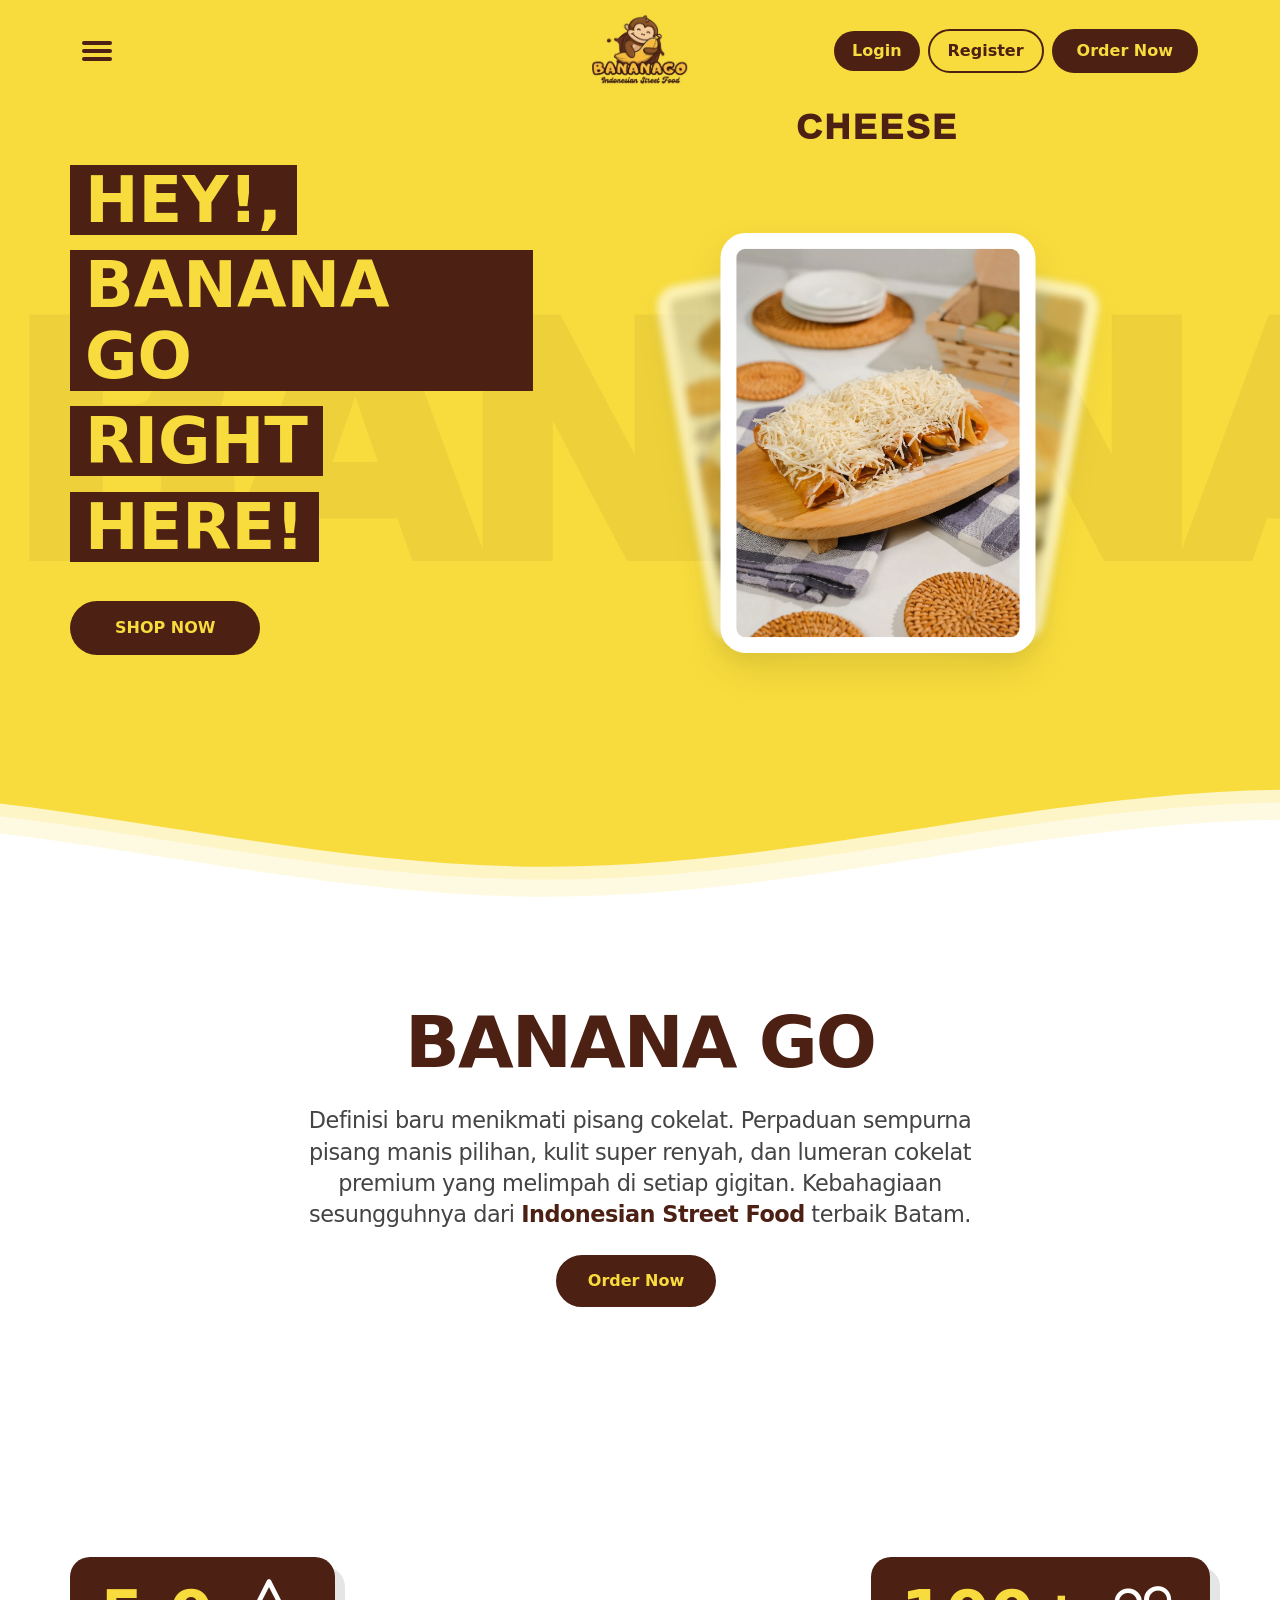
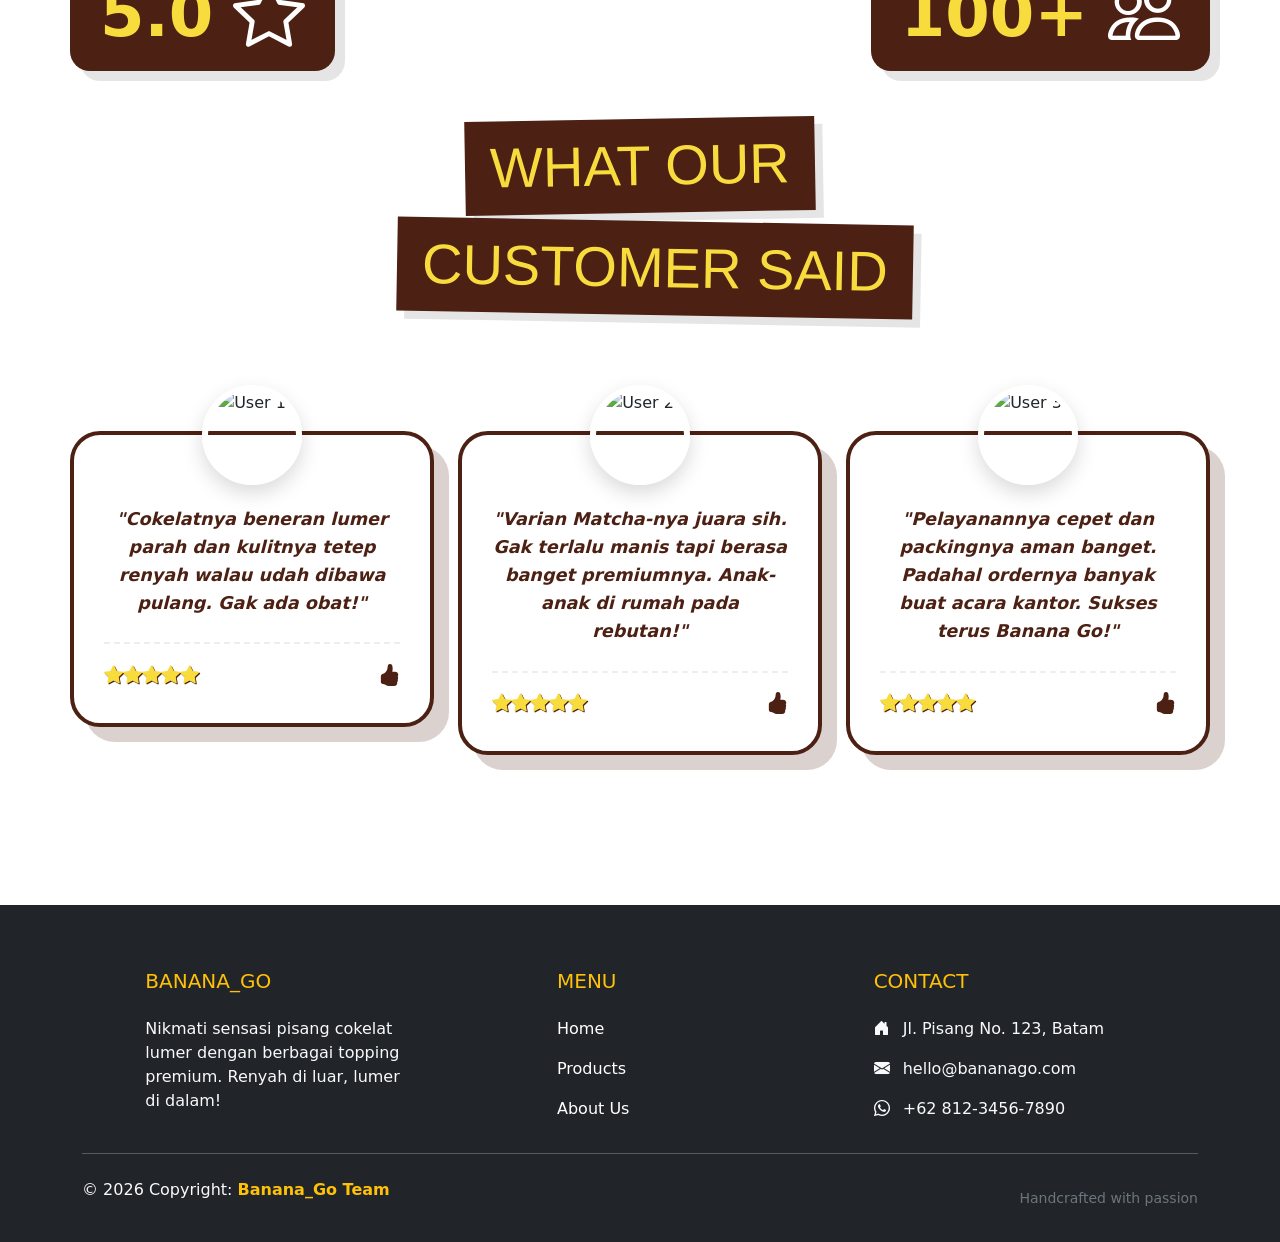
==== commit 787508db: "Commit lagi (Tono)" ====
--- a/index.html
+++ b/index.html
@@ -15,7 +15,7 @@
   </head>
   <body>
     <div id="navbar-placeholder"></div>
-
+<body class="home-page"></body>
     <section class="hero-section">
         <div class="hero-bg-text">BANANAGO</div>
 
--- a/assets/css/style.css
+++ b/assets/css/style.css
@@ -14,7 +14,7 @@
 
 /* NAVBAR SECTIONNNN */
 .navbar-bananago {
-    position: absolute; /* Biar dia melayang di atas Hero Section blay */
+    position: absolute;
     top: 0;
     left: 0;
     width: 100%;
@@ -24,39 +24,29 @@
     transition: all 0.3s ease;
 }
 
-/* --- State Pas Lagi Nge-Slide Down (Sticky) blay --- */
 .navbar-bananago.is-sticky {
     position: fixed !important;
     top: 0;
     left: 0;
     background-color: var(--bg-primary); 
     box-shadow: 0 4px 15px rgba(76, 32, 19, 0.15);
-    padding: 0.2rem 0; /* Lebih ramping pas melayang blay */
-    
-    /* ANIMASI UTAMA blay */
+    padding: 0.2rem 0;
     animation: navbarSlideDown 0.5s cubic-bezier(0.4, 0, 0.2, 1) forwards;
 }
 
-/* Logo dikecilkan dikit pas sticky biar makin elegan blay */
 .navbar-bananago.is-sticky .navbar-logo {
     height: 55px; 
 }
 
-/* Keyframes: Gerakan jatuh dari atas blay */
 @keyframes navbarSlideDown {
-    from {
-        transform: translateY(-100%);
-    }
-    to {
-        transform: translateY(0);
-    }
+    from { transform: translateY(-100%); }
+    to { transform: translateY(0); }
 }
 
 .navbar-logo {
-    height: 75px; /* Dikecilkan sedikit agar proporsional */
-}
-
-/* Membagi Navbar jadi 3 Kolom Seimbang */
+    height: 75px;
+}
+
 .nav-col-left, .nav-col-right {
     flex: 1;
     display: flex;
@@ -74,7 +64,6 @@
     align-items: center;
 }
 
-/* Burger Icon Custom */
 .burger-icon {
     width: 30px;
     height: 20px;
@@ -84,28 +73,24 @@
 }
 
 .burger-icon span {
-    display: block;
     height: 4px;
     width: 100%;
     background-color: var(--text-secondary);
     border-radius: 10px;
 }
 
-/* Menu di dalam Offcanvas */
 .nav-link-menu {
     font-size: 2.5rem;
     font-weight: 900;
     color: var(--text-secondary);
     text-decoration: none;
     text-transform: uppercase;
-    transition: color 0.3s ease;
 }
 
 .nav-link-menu:hover {
     color: #fff;
 }
 
-/* Button Order Now Pojok Kanan */
 .btn-nav-order {
     background-color: var(--text-secondary);
     color: var(--bg-primary) !important;
@@ -113,8 +98,6 @@
     border-radius: 50px;
     font-weight: 800;
     text-decoration: none;
-    text-transform: uppercase;
-    transition: all 0.3s ease;
 }
 
 .btn-nav-order:hover {
@@ -122,27 +105,150 @@
     transform: scale(1.05);
 }
 
-/* ===================================================== */
-/* ================= FIX OVERLAP NAVBAR ================= */
-/* ===================================================== */
-
-/* Biar semua konten gak ketiban navbar */
-body {
+
+body:not(.home-page):not(.login-page) {
     padding-top: 110px;
 }
 
-/* Khusus hero / section atas biar lebih lega */
 .hero-section {
     padding-top: 120px;
 }
 
-/* Pastikan teks utama di atas background */
 .hero-section .container {
     position: relative;
     z-index: 2;
 }
 
-/* Background text tetap di belakang */
 .hero-bg-text {
     z-index: 1;
+}
+
+/* ===================================================== */
+/* ===================== LOGIN PAGE ===================== */
+/* ===================================================== */
+
+.login-page {
+    background-color: var(--bg-primary);
+    height: 100vh;
+    display: flex;
+    justify-content: center;
+    align-items: center;
+    padding-top: 0 !important;
+}
+
+/* Background text ala home */
+.login-page::before {
+    content: "BANANAGO";
+    position: absolute;
+    font-size: 120px;
+    font-weight: 900;
+    color: rgba(76, 32, 19, 0.05);
+    z-index: 0;
+}
+
+/* Form login */
+.login-form {
+    position: relative;
+    z-index: 2;
+    width: 380px;
+    padding: 40px;
+    border-radius: 25px;
+    background: #fff;
+    box-shadow: 0 10px 30px rgba(76, 32, 19, 0.2);
+    text-align: center;
+}
+
+/* Title */
+.login-form h3 {
+    font-family: 'Super Kidpop', sans-serif;
+    color: var(--text-secondary);
+    font-size: 32px;
+    margin-bottom: 25px;
+}
+
+/* Input */
+.login-form input {
+    width: 100%;
+    height: 50px;
+    margin-bottom: 15px;
+    border-radius: 50px;
+    border: 2px solid var(--accent-third);
+    padding: 0 15px;
+    font-size: 14px;
+}
+
+/* Focus input */
+.login-form input:focus {
+    border-color: var(--text-secondary);
+    outline: none;
+}
+
+/* Button login */
+.btn-login {
+    width: 100%;
+    padding: 12px;
+    border-radius: 50px;
+    border: none;
+    background-color: var(--text-secondary);
+    color: #fff;
+    font-weight: 700;
+    text-transform: uppercase;
+    transition: 0.3s;
+}
+
+.btn-login:hover {
+    background-color: #000;
+    transform: scale(1.05);
+}
+
+/* Link home */
+.btn-home {
+    display: block;
+    margin-top: 15px;
+    color: var(--text-secondary);
+    text-decoration: none;
+    font-weight: 600;
+}
+
+.btn-home:hover {
+    text-decoration: underline;
+}
+/* Register khusus (biar lebih tinggi) */
+.register-form {
+    min-height: 450px;
+}
+/* ===================================================== */
+/* ================= NAV AUTH BUTTON ==================== */
+/* ===================================================== */
+
+/* Login button (solid) */
+.btn-nav-auth {
+    background-color: var(--text-secondary);
+    color: var(--bg-primary);
+    padding: 8px 18px;
+    border-radius: 50px;
+    font-weight: 700;
+    text-decoration: none;
+    transition: 0.3s;
+}
+
+.btn-nav-auth:hover {
+    background-color: #000;
+    color: #fff;
+}
+
+/* Register button (outline) */
+.btn-nav-auth-outline {
+    border: 2px solid var(--text-secondary);
+    color: var(--text-secondary);
+    padding: 8px 18px;
+    border-radius: 50px;
+    font-weight: 700;
+    text-decoration: none;
+    transition: 0.3s;
+}
+
+.btn-nav-auth-outline:hover {
+    background-color: var(--text-secondary);
+    color: #fff;
 }
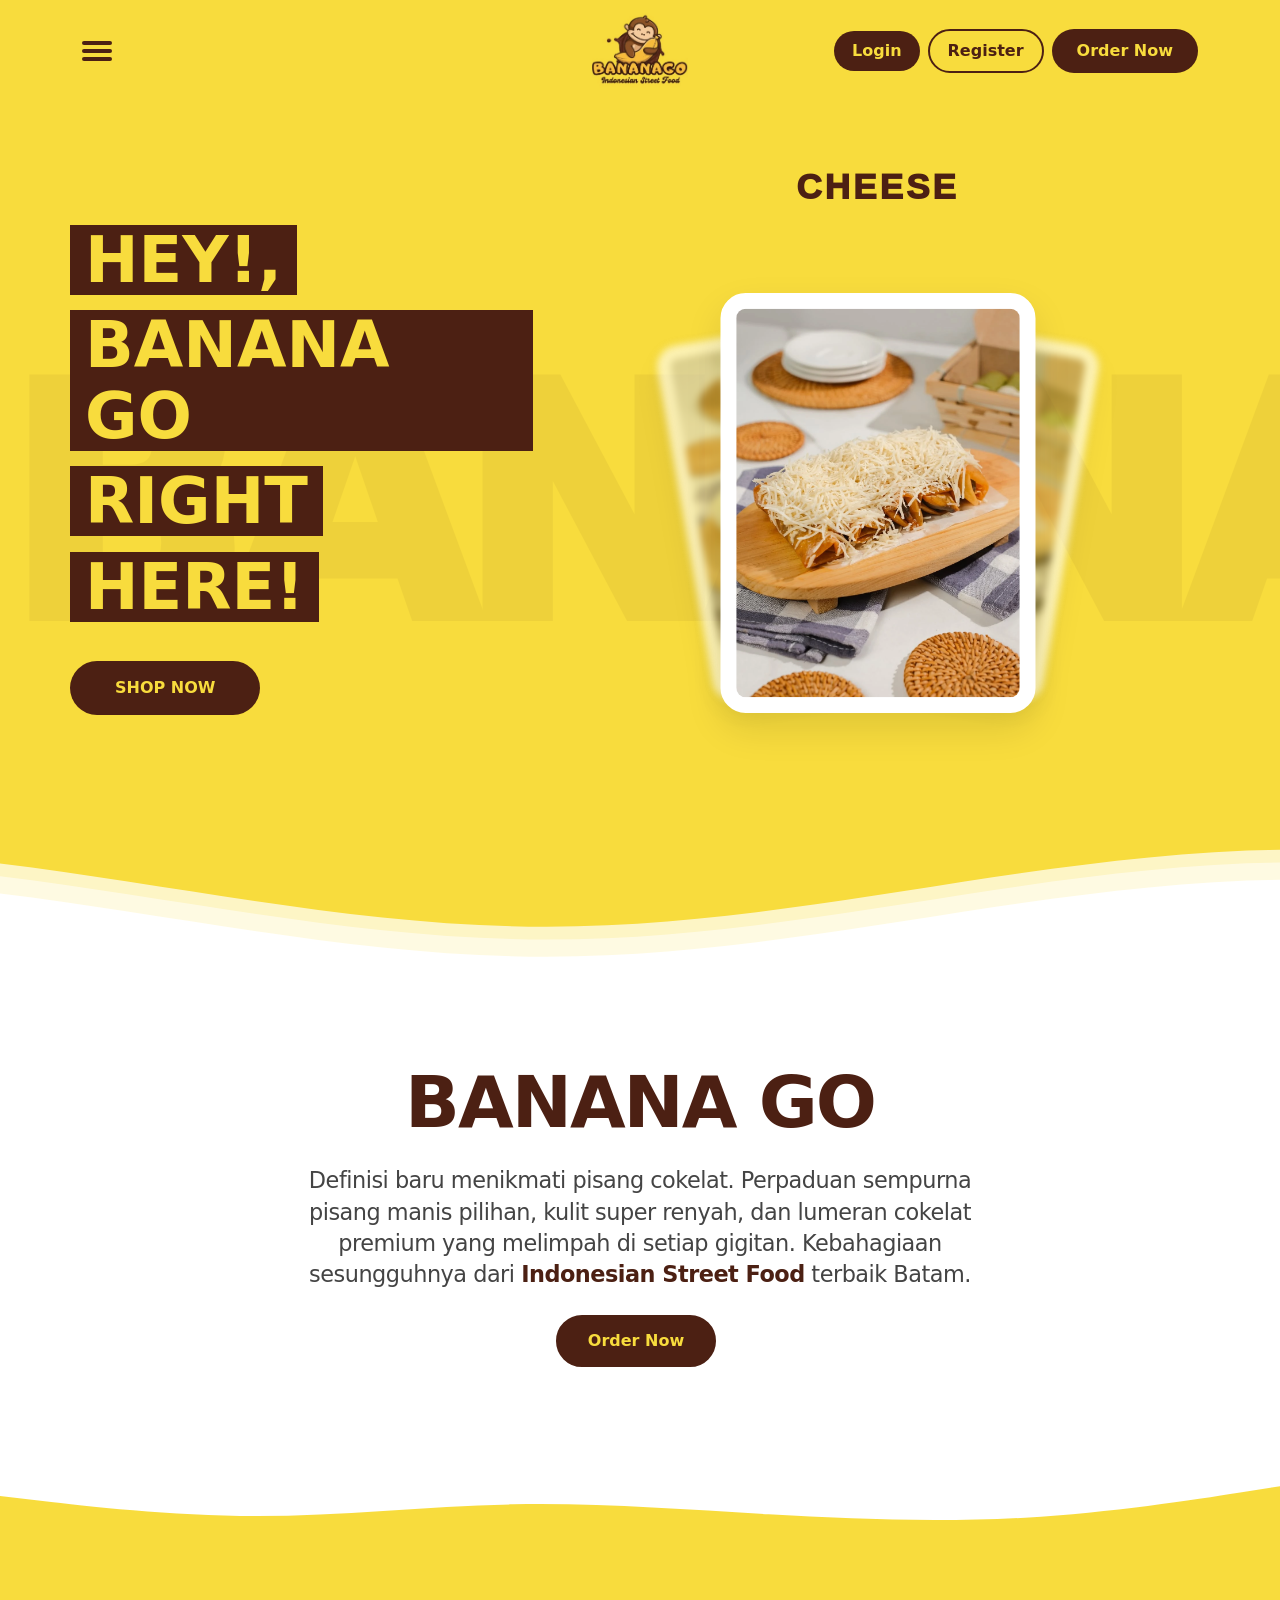
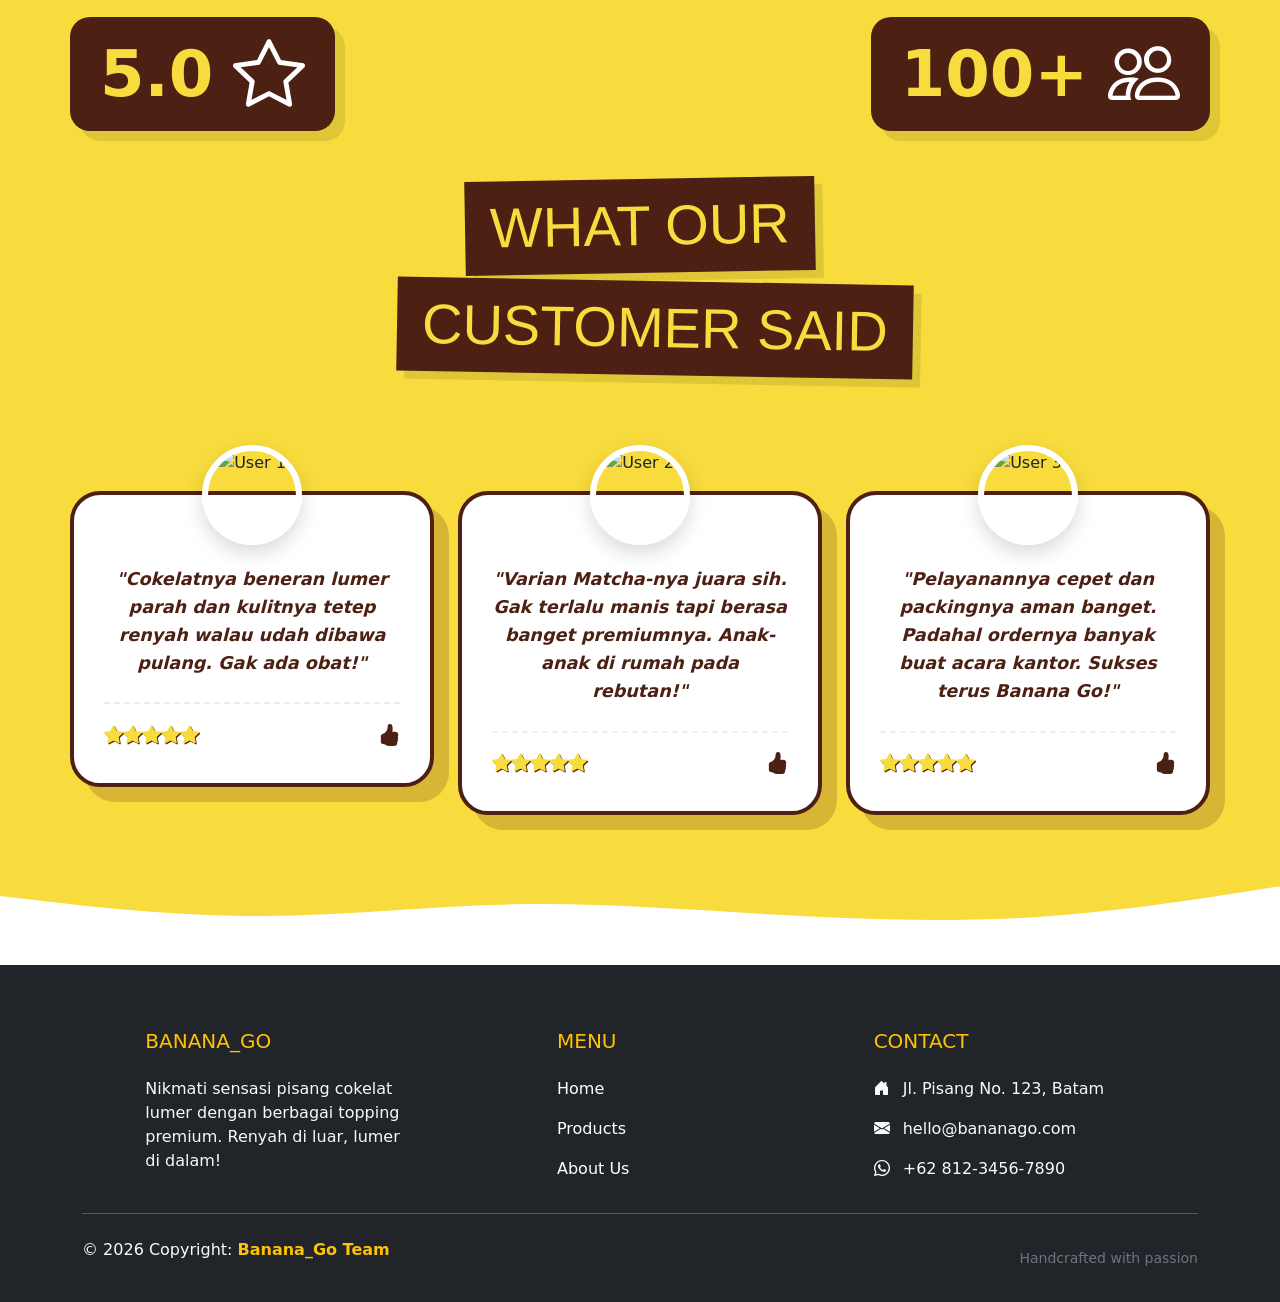
==== commit 5934df40: "Jimmi mengubah codingan" ====
--- a/index.html
+++ b/index.html
@@ -30,7 +30,7 @@
                         <div class="stagger-line"><span>HERE!</span></div>
                     </div>
                     <div class="btn-entrance mt-4">
-                        <a href="#order" class="btn-piscok-lg">Shop Now</a>
+                        <a href="order.php" class="btn-piscok-lg">Shop Now</a>
                     </div>
                 </div>
 
--- a/assets/css/style.css
+++ b/assets/css/style.css
@@ -14,7 +14,7 @@
 
 /* NAVBAR SECTIONNNN */
 .navbar-bananago {
-    position: absolute;
+    position: fixed;
     top: 0;
     left: 0;
     width: 100%;
@@ -103,15 +103,6 @@
 .btn-nav-order:hover {
     background-color: #000;
     transform: scale(1.05);
-}
-
-
-body:not(.home-page):not(.login-page) {
-    padding-top: 110px;
-}
-
-.hero-section {
-    padding-top: 120px;
 }
 
 .hero-section .container {
@@ -251,4 +242,67 @@
 .btn-nav-auth-outline:hover {
     background-color: var(--text-secondary);
     color: #fff;
-}+}
+
+html, body {
+    margin: 0;
+    padding: 0;
+    overflow-x: hidden;
+}
+
+#navbar-placeholder {
+    margin: 0;
+    padding: 0;
+}
+
+.navbar-bananago {
+    margin-bottom: 0 !important;
+    border-bottom: none !important;
+}
+
+
+body {
+    padding-top: 110px;
+}
+
+
+html,
+body {
+    background-color: var(--bg-primary);
+    margin: 0;
+    padding: 0;
+    overflow-x: hidden;
+}
+
+html {
+    background-color: var(--bg-primary);
+}
+
+body {
+    background-color: var(--bg-primary);
+    margin: 0;
+    padding-top: 60px;
+    overflow-x: hidden;
+    min-height: 100vh;
+}
+
+.hero-section {
+    background-color: var(--bg-primary);
+    min-height: 100vh;
+    padding-top: 40px;
+    display: flex;
+    align-items: center;
+}
+
+#navbar-placeholder {
+    margin: 0;
+    padding: 0;
+}
+
+.navbar-bananago {
+    position: fixed;
+    top: 0;
+    left: 0;
+    width: 100%;
+    z-index: 1000;
+}
